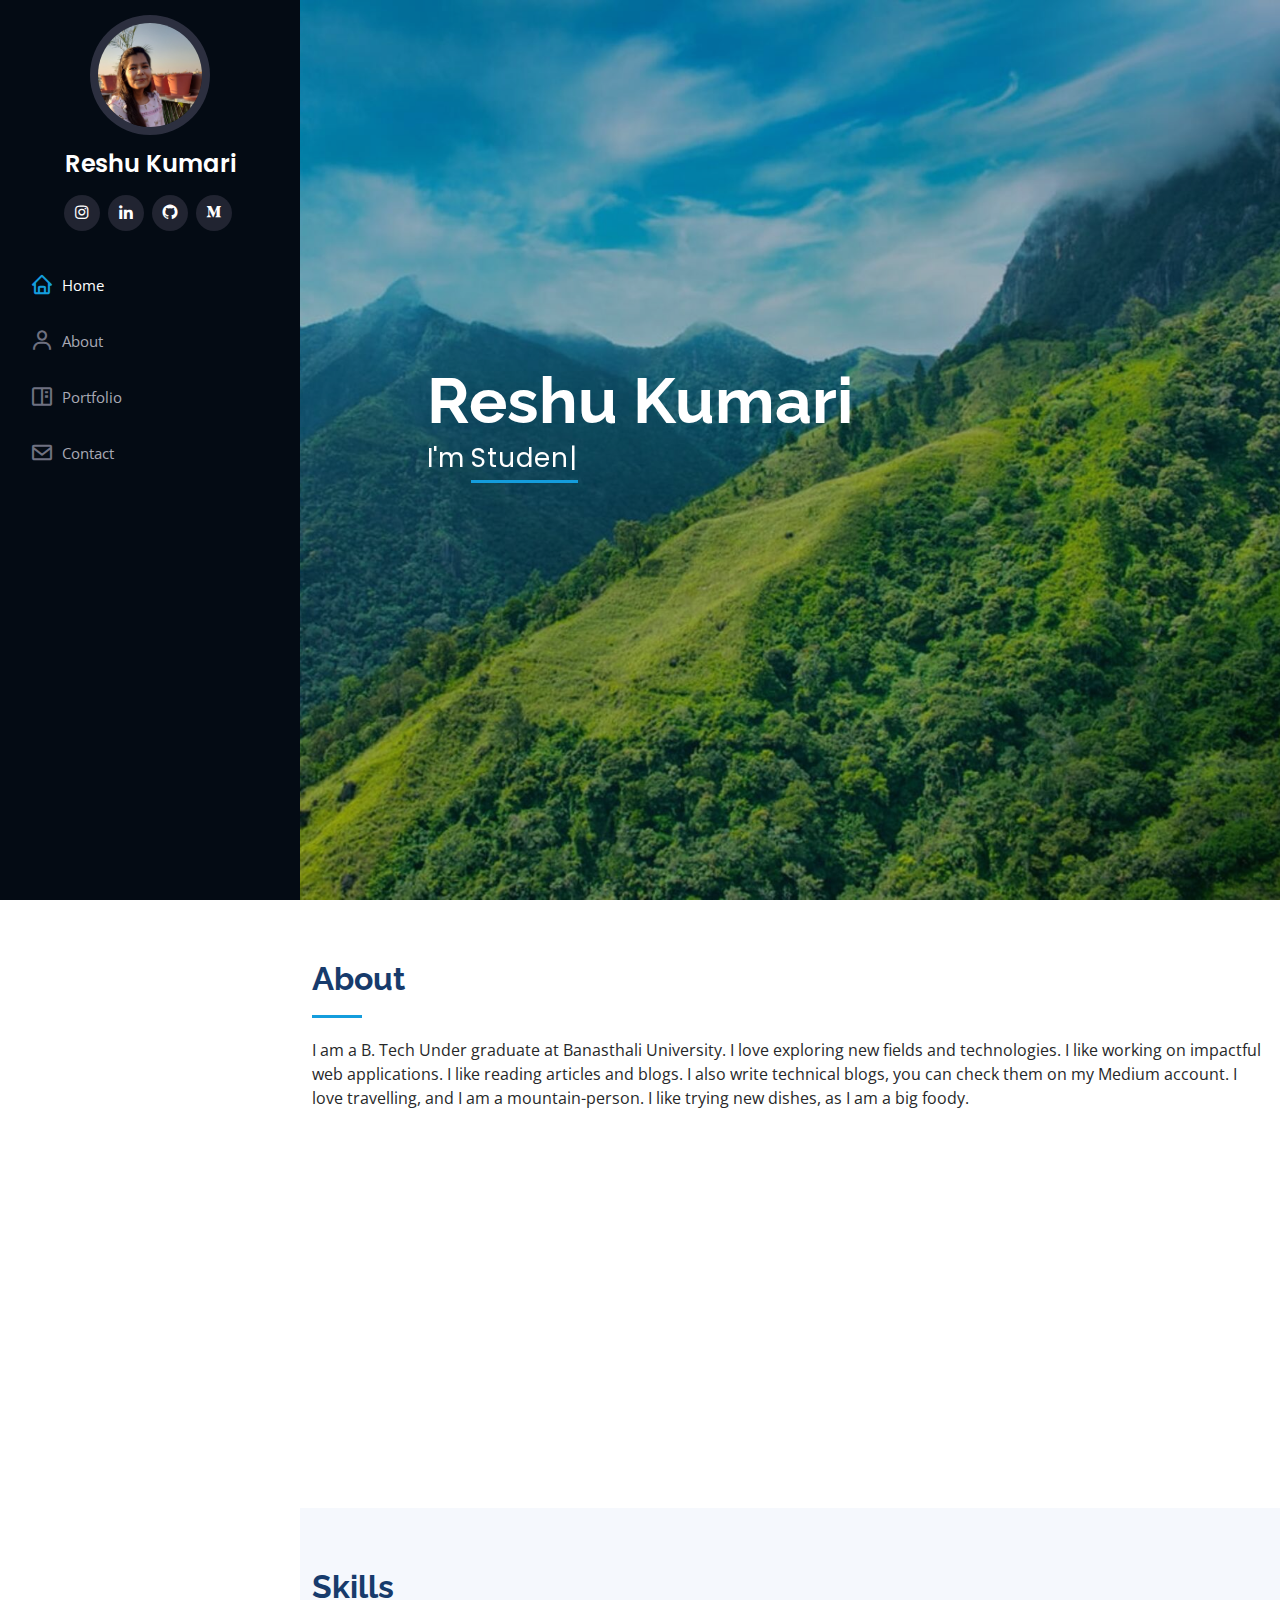
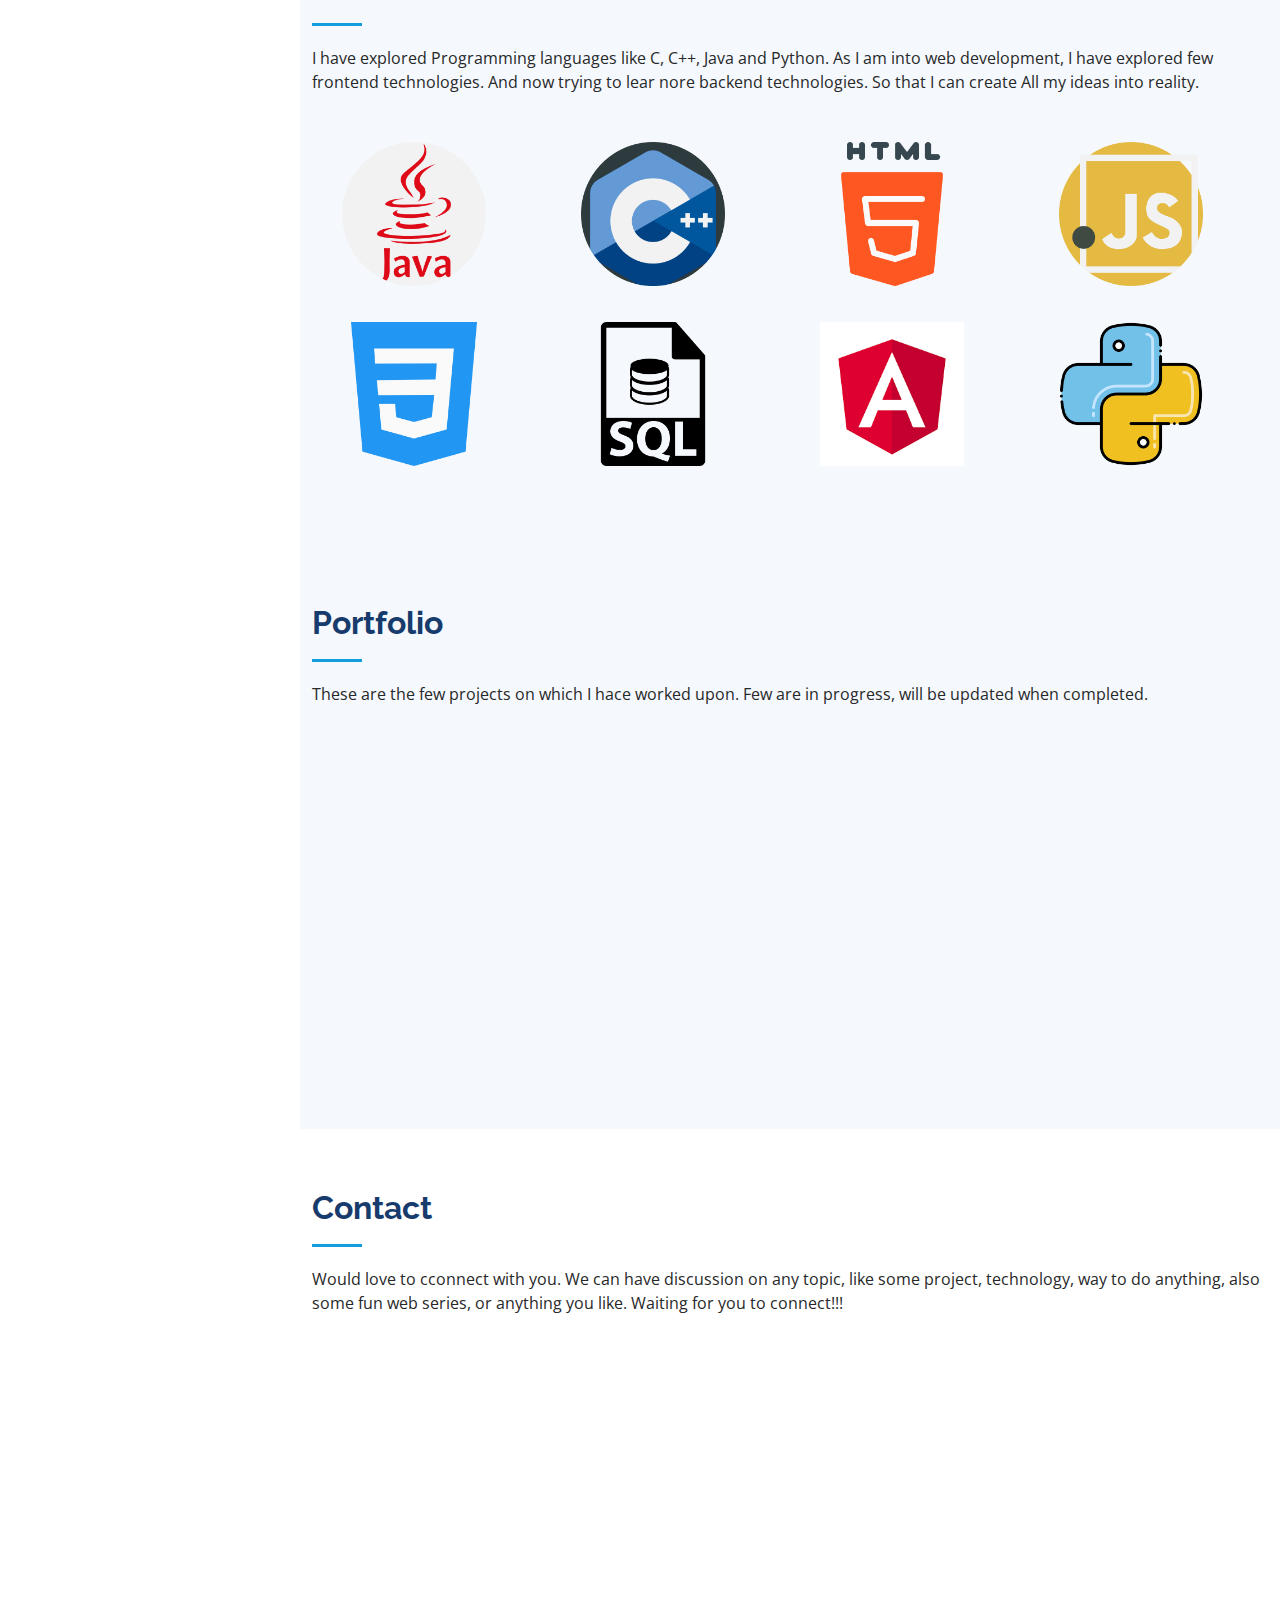
==== index.html @ 0b2e151e "first commit" ====
<!DOCTYPE html>
<html lang="en">

<head>
  <meta charset="utf-8">
  <meta content="width=device-width, initial-scale=1.0" name="viewport">

  <title>Reshu Kumari</title>
  <meta content="" name="description">
  <meta content="" name="keywords">

  <!-- Favicons -->
  <link href="assets/img/r-icon.png" rel="icon">
  <link href="assets/img/r-icon.png" rel="apple-touch-icon">

  <!-- Google Fonts -->
  <link href="https://fonts.googleapis.com/css?family=Open+Sans:300,300i,400,400i,600,600i,700,700i|Raleway:300,300i,400,400i,500,500i,600,600i,700,700i|Poppins:300,300i,400,400i,500,500i,600,600i,700,700i" rel="stylesheet">

  <!-- Vendor CSS Files -->
  <link href="assets/vendor/aos/aos.css" rel="stylesheet">
  <link href="assets/vendor/bootstrap/css/bootstrap.min.css" rel="stylesheet">
  <link href="assets/vendor/bootstrap-icons/bootstrap-icons.css" rel="stylesheet">
  <link href="assets/vendor/boxicons/css/boxicons.min.css" rel="stylesheet">
  <link href="assets/vendor/glightbox/css/glightbox.min.css" rel="stylesheet">
  <link href="assets/vendor/swiper/swiper-bundle.min.css" rel="stylesheet">

  <!-- Template Main CSS File -->
  <link href="assets/css/style.css" rel="stylesheet">

  <!-- =======================================================
  * Template Name: iPortfolio - v3.3.0
  * Template URL: https://bootstrapmade.com/iportfolio-bootstrap-portfolio-websites-template/
  * Author: BootstrapMade.com
  * License: https://bootstrapmade.com/license/
  ======================================================== -->
</head>

<body>

  <!-- ======= Mobile nav toggle button ======= -->
  <i class="bi bi-list mobile-nav-toggle d-xl-none"></i>

  <!-- ======= Header ======= -->
  <header id="header">
    <div class="d-flex flex-column">

      <div class="profile">
        <img src="assets/img/reshu1.jpg" alt="" class="img-fluid rounded-circle">
        <h1 class="text-light"><a href="index.html">Reshu Kumari</a></h1>
        <div class="social-links mt-3 text-center">
          <!--<a href="#" class="twitter"><i class="bx bxl-twitter"></i></a>
          <a href="#" class="facebook"><i class="bx bxl-facebook"></i></a>-->
          <a href="https://www.instagram.com/reshu_kumari__/" class="instagram"><i class="bx bxl-instagram"></i></a>
          <!--<a href="#" class="google-plus"><i class="bx bxl-skype"></i></a>-->
          <a href="https://www.linkedin.com/in/reshu-kumari-7bb8ab176/" class="linkedin"><i class="bx bxl-linkedin"></i></a>
          <a href="https://github.com/ReshuKumari" class="github"><i class="bx bxl-github"></i></a>
          <a href="https://reshukumari120.medium.com/" class="Medium"><i class="bx bxl-medium"></i></a>
        </div>
      </div>

      <nav id="navbar" class="nav-menu navbar">
        <ul>
          <li><a href="#hero" class="nav-link scrollto active"><i class="bx bx-home"></i> <span>Home</span></a></li>
          <li><a href="#about" class="nav-link scrollto"><i class="bx bx-user"></i> <span>About</span></a></li>
          <!--<li><a href="#resume" class="nav-link scrollto"><i class="bx bx-file-blank"></i> <span>Resume</span></a></li>-->
          <li><a href="#portfolio" class="nav-link scrollto"><i class="bx bx-book-content"></i> <span>Portfolio</span></a></li>
          <!--<li><a href="#services" class="nav-link scrollto"><i class="bx bx-server"></i> <span>Services</span></a></li>-->
          <li><a href="#contact" class="nav-link scrollto"><i class="bx bx-envelope"></i> <span>Contact</span></a></li>
        </ul>
      </nav><!-- .nav-menu -->
    </div>
  </header><!-- End Header -->

  <!-- ======= Hero Section ======= -->
  <section id="hero" class="d-flex flex-column justify-content-center align-items-center">
    <div class="hero-container" data-aos="fade-in">
      <h1>Reshu Kumari</h1>
      <p>I'm <span class="typed" data-typed-items="Student, Web Developer"></span></p>
    </div>
  </section><!-- End Hero -->

  <main id="main">

    <!-- ======= About Section ======= -->
    <section id="about" class="about">
      <div class="container">

        <div class="section-title">
          <h2>About</h2>
          <p>I am a B. Tech Under graduate at Banasthali University. I love exploring new fields and 
            technologies. I like working on impactful web applications. I like reading articles and blogs.
            I also write technical blogs, you can check them on my Medium account. I love travelling, and 
            I am a mountain-person. I like trying new dishes, as I am a big foody.
          </p>
        </div>

        <div class="row">
          <div class="col-lg-4" data-aos="fade-right">
            <img src="assets/img/reshu2.jpg" class="img-fluid" alt="">
          </div>
          <div class="col-lg-8 pt-4 pt-lg-0 content" data-aos="fade-left">
            <h3>Student &amp; Web Developer.</h3>
            <p class="fst-italic">
              I am an aspiring software Developer. In my way to build great things to help people.
            </p>
            <div class="row">
              <div class="col-lg-6">
                <ul>
                  <!--<li><i class="bi bi-chevron-right"></i> <strong>Birthday:</strong> <span>1 May 1995</span></li>-->
                  <li><i class="bi bi-chevron-right"></i> <strong>Website:</strong> <span>www.example.com</span></li>
                  <li><i class="bi bi-chevron-right"></i> <strong>City:</strong> <span>Bhilwara, Rajasthan</span></li>
                  <li><i class="bi bi-chevron-right"></i> <strong>Country:</strong> <span>India</span></li>
                </ul>
              </div>
              <div class="col-lg-6">
                <ul>
                  <li><i class="bi bi-chevron-right"></i> <strong>Degree:</strong> <span>B. Tech</span></li>
                  <li><i class="bi bi-chevron-right"></i> <strong>branch:</strong> <span>Computer Science</span></li>
                  <li><i class="bi bi-chevron-right"></i> <strong>Emailon:</strong> <span>reshukumari786@gmail.com</span></li>
                  <!--<li><i class="bi bi-chevron-right"></i> <strong>Freelance:</strong> <span>Available</span></li>-->
                </ul>
              </div>
            </div>
            <p>
              I am currently in my third year of B. Tech. And I like contributting to open source. I also like solving 
              data structure and algorithm questions. I feel computer science fundamentals are really interesting. My interest 
              lies in web development side. I like working on different impactful features. 
            </p>
          </div>
        </div>

      </div>
    </section><!-- End About Section -->

    <!-- ======= Facts Section ======= -->
    <!--<section id="facts" class="facts">
      <div class="container">

        <div class="section-title">
          <h2>Facts</h2>
          <p>Magnam dolores commodi suscipit. Necessitatibus eius consequatur ex aliquid fuga eum quidem. Sit sint consectetur velit. Quisquam quos quisquam cupiditate. Et nemo qui impedit suscipit alias ea. Quia fugiat sit in iste officiis commodi quidem hic quas.</p>
        </div>

        <div class="row no-gutters">

          <div class="col-lg-3 col-md-6 d-md-flex align-items-md-stretch" data-aos="fade-up">
            <div class="count-box">
              <i class="bi bi-emoji-smile"></i>
              <span data-purecounter-start="0" data-purecounter-end="232" data-purecounter-duration="1" class="purecounter"></span>
              <p><strong>Happy Clients</strong> consequuntur quae</p>
            </div>
          </div>

          <div class="col-lg-3 col-md-6 d-md-flex align-items-md-stretch" data-aos="fade-up" data-aos-delay="100">
            <div class="count-box">
              <i class="bi bi-journal-richtext"></i>
              <span data-purecounter-start="0" data-purecounter-end="521" data-purecounter-duration="1" class="purecounter"></span>
              <p><strong>Projects</strong> adipisci atque cum quia aut</p>
            </div>
          </div>

          <div class="col-lg-3 col-md-6 d-md-flex align-items-md-stretch" data-aos="fade-up" data-aos-delay="200">
            <div class="count-box">
              <i class="bi bi-headset"></i>
              <span data-purecounter-start="0" data-purecounter-end="1453" data-purecounter-duration="1" class="purecounter"></span>
              <p><strong>Hours Of Support</strong> aut commodi quaerat</p>
            </div>
          </div>

          <div class="col-lg-3 col-md-6 d-md-flex align-items-md-stretch" data-aos="fade-up" data-aos-delay="300">
            <div class="count-box">
              <i class="bi bi-people"></i>
              <span data-purecounter-start="0" data-purecounter-end="32" data-purecounter-duration="1" class="purecounter"></span>
              <p><strong>Hard Workers</strong> rerum asperiores dolor</p>
            </div>
          </div>

        </div>

      </div>
    </section>--><!-- End Facts Section -->

    <!-- ======= Skills Section ======= -->
    <section id="skills" class="skills section-bg">
      <div class="container">

        <div class="section-title">
          <h2>Skills</h2>
          <p>I have explored Programming languages like C, C++, Java and Python. As I am into web development,
             I have explored few frontend technologies. And now trying to lear nore backend technologies. So that I can create All
              my ideas into reality.
          </p>
        </div>

        <!--<div class="row skills-content">

          <!--<div class="col-lg-6" data-aos="fade-up">

            <div class="progress">
              <span class="skill">HTML <i class="val">100%</i></span>
              <div class="progress-bar-wrap">
                <div class="progress-bar" role="progressbar" aria-valuenow="100" aria-valuemin="0" aria-valuemax="100"></div>
              </div>
            </div>

            <div class="progress">
              <span class="skill">CSS <i class="val">90%</i></span>
              <div class="progress-bar-wrap">
                <div class="progress-bar" role="progressbar" aria-valuenow="90" aria-valuemin="0" aria-valuemax="100"></div>
              </div>
            </div>

            <div class="progress">
              <span class="skill">JavaScript <i class="val">75%</i></span>
              <div class="progress-bar-wrap">
                <div class="progress-bar" role="progressbar" aria-valuenow="75" aria-valuemin="0" aria-valuemax="100"></div>
              </div>
            </div>

          </div>-->

          <!--<div class="col-lg-6" data-aos="fade-up" data-aos-delay="100">

            <div class="progress">
              <span class="skill">c++ <i class="val">80%</i></span>
              <div class="progress-bar-wrap">
                <div class="progress-bar" role="progressbar" aria-valuenow="80" aria-valuemin="0" aria-valuemax="100"></div>
              </div>
            </div>

            <div class="progress">
              <span class="skill">Java <i class="val">90%</i></span>
              <div class="progress-bar-wrap">
                <div class="progress-bar" role="progressbar" aria-valuenow="90" aria-valuemin="0" aria-valuemax="100"></div>
              </div>
            </div>

            <div class="progress">
              <span class="skill">Python <i class="val">55%</i></span>
              <div class="progress-bar-wrap">
                <div class="progress-bar" role="progressbar" aria-valuenow="55" aria-valuemin="0" aria-valuemax="100"></div>
              </div>
            </div>

          </div>-->
          <div class="container">
            <div class="row">
              <div class="col-md">
                <img src="assets/img/java.png" class="skill-icon" alt="">
              </div>
              <div class="col-md">
                <img src="assets/img/c.png" class="skill-icon" alt="">
              </div>
              <div class="col-md">
                <img src="assets/img/html-5.png" class="skill-icon" alt="">
              </div>
              <div class="col-md">
                <img src="assets/img/javascript.png" class="skill-icon" alt="">
              </div>
            </div>

            <div class="row">
              <div class="col-md">
                <img src="assets/img/css-3.png" class="skill-icon" alt="">
              </div>
              <div class="col-md">
                <img src="assets/img/sql-file-format-symbol.png" class="skill-icon" alt="">
              </div>
              <div class="col-md">
                <img src="assets/img/ang.jpg" class="skill-icon" alt="">
              </div>
              <div class="col-md">
                <img src="assets/img/python.png" class="skill-icon" alt="">
              </div>
            </div>
          </div>
      </div>
    </section><!-- End Skills Section -->

    <!-- ======= Resume Section ======= -->
    <!--<section id="resume" class="resume">
      <div class="container">

        <div class="section-title">
          <h2>Resume</h2>
          <p>Magnam dolores commodi suscipit. Necessitatibus eius consequatur ex aliquid fuga eum quidem. Sit sint consectetur velit. Quisquam quos quisquam cupiditate. Et nemo qui impedit suscipit alias ea. Quia fugiat sit in iste officiis commodi quidem hic quas.</p>
        </div>

        <div class="row">
          <div class="col-lg-6" data-aos="fade-up">
            <h3 class="resume-title">Sumary</h3>
            <div class="resume-item pb-0">
              <h4>Alex Smith</h4>
              <p><em>Innovative and deadline-driven Graphic Designer with 3+ years of experience designing and developing user-centered digital/print marketing material from initial concept to final, polished deliverable.</em></p>
              <ul>
                <li>Portland par 127,Orlando, FL</li>
                <li>(123) 456-7891</li>
                <li>alice.barkley@example.com</li>
              </ul>
            </div>

            <h3 class="resume-title">Education</h3>
            <div class="resume-item">
              <h4>B tech &amp; Computer Science</h4>
              <h5>2019 - 2023</h5>
              <p><em>Rochester Institute of Technology, Rochester, NY</em></p>
              <p>Qui deserunt veniam. Et sed aliquam labore tempore sed quisquam iusto autem sit. Ea vero voluptatum qui ut dignissimos deleniti nerada porti sand markend</p>
            </div>
            <div class="resume-item">
              <h4>Bachelor of Fine Arts &amp; Graphic Design</h4>
              <h5>2010 - 2014</h5>
              <p><em>Rochester Institute of Technology, Rochester, NY</em></p>
              <p>Quia nobis sequi est occaecati aut. Repudiandae et iusto quae reiciendis et quis Eius vel ratione eius unde vitae rerum voluptates asperiores voluptatem Earum molestiae consequatur neque etlon sader mart dila</p>
            </div>
          </div>
          <div class="col-lg-6" data-aos="fade-up" data-aos-delay="100">
            <h3 class="resume-title">Professional Experience</h3>
            <div class="resume-item">
              <h4>Senior graphic design specialist</h4>
              <h5>2019 - Present</h5>
              <p><em>Experion, New York, NY </em></p>
              <ul>
                <li>Lead in the design, development, and implementation of the graphic, layout, and production communication materials</li>
                <li>Delegate tasks to the 7 members of the design team and provide counsel on all aspects of the project. </li>
                <li>Supervise the assessment of all graphic materials in order to ensure quality and accuracy of the design</li>
                <li>Oversee the efficient use of production project budgets ranging from $2,000 - $25,000</li>
              </ul>
            </div>
            <div class="resume-item">
              <h4>Graphic design specialist</h4>
              <h5>2017 - 2018</h5>
              <p><em>Stepping Stone Advertising, New York, NY</em></p>
              <ul>
                <li>Developed numerous marketing programs (logos, brochures,infographics, presentations, and advertisements).</li>
                <li>Managed up to 5 projects or tasks at a given time while under pressure</li>
                <li>Recommended and consulted with clients on the most appropriate graphic design</li>
                <li>Created 4+ design presentations and proposals a month for clients and account managers</li>
              </ul>
            </div>
          </div>
        </div>

      </div>
    </section>--><!-- End Resume Section -->

    <!-- ======= Portfolio Section ======= -->
    <section id="portfolio" class="portfolio section-bg">
      <div class="container">

        <div class="section-title">
          <h2>Portfolio</h2>
          <p>These are the few projects on which I hace worked upon. Few are in progress, will be updated when completed.</p>
        </div>

        <!--<div class="row" data-aos="fade-up">
          <div class="col-lg-12 d-flex justify-content-center">
            <ul id="portfolio-flters">
              <li data-filter="*" class="filter-active">All</li>
              <li data-filter=".filter-app">App</li>
              <li data-filter=".filter-card">Card</li>
              <li data-filter=".filter-web">Web</li>
            </ul>
          </div>
        </div>-->

        <div class="row portfolio-container" data-aos="fade-up" data-aos-delay="100">

          <div class="col-lg-4 col-md-6 portfolio-item filter-app">
            <div class="portfolio-wrap">
              <img src="assets/img/portfolio/flux-weather-app-icon.jpg" class="img-fluid" alt="">
              <div class="portfolio-links">
                <!--<a href="assets/img/portfolio/flux-weather-app-icon.jpg" data-gallery="portfolioGallery" class="portfolio-lightbox" title="App 1"><i class="bx bx-plus"></i></a>-->
                <a href="https://github.com/ReshuKumari/weather-app" title="More Details"><i class="bx bx-link"></i></a>
              </div>
            </div>
          </div>

          <div class="col-lg-4 col-md-6 portfolio-item filter-web">
            <div class="portfolio-wrap">
              <img src="assets/img/portfolio/images.png" class="img-fluid" alt="">
              <div class="portfolio-links">
                <!--<a href="assets/img/portfolio/images.png" data-gallery="portfolioGallery" class="portfolio-lightbox" title="Web 3"><i class="bx bx-plus"></i></a>-->
                <a href="https://github.com/ReshuKumari/student-form" title="More Details"><i class="bx bx-link"></i></a>
              </div>
            </div>
          </div>

          <!--<div class="col-lg-4 col-md-6 portfolio-item filter-app">
            <div class="portfolio-wrap">
              <img src="assets/img/portfolio/portfolio-3.jpg" class="img-fluid" alt="">
              <div class="portfolio-links">
                <a href="assets/img/portfolio/portfolio-3.jpg" data-gallery="portfolioGallery" class="portfolio-lightbox" title="App 2"><i class="bx bx-plus"></i></a>
                <a href="portfolio-details.html" title="More Details"><i class="bx bx-link"></i></a>
              </div>
            </div>
          </div>

          <div class="col-lg-4 col-md-6 portfolio-item filter-card">
            <div class="portfolio-wrap">
              <img src="assets/img/portfolio/portfolio-4.jpg" class="img-fluid" alt="">
              <div class="portfolio-links">
                <a href="assets/img/portfolio/portfolio-4.jpg" data-gallery="portfolioGallery" class="portfolio-lightbox" title="Card 2"><i class="bx bx-plus"></i></a>
                <a href="portfolio-details.html" title="More Details"><i class="bx bx-link"></i></a>
              </div>
            </div>
          </div>

          <div class="col-lg-4 col-md-6 portfolio-item filter-web">
            <div class="portfolio-wrap">
              <img src="assets/img/portfolio/portfolio-5.jpg" class="img-fluid" alt="">
              <div class="portfolio-links">
                <a href="assets/img/portfolio/portfolio-5.jpg" data-gallery="portfolioGallery" class="portfolio-lightbox" title="Web 2"><i class="bx bx-plus"></i></a>
                <a href="portfolio-details.html" title="More Details"><i class="bx bx-link"></i></a>
              </div>
            </div>
          </div>

          <div class="col-lg-4 col-md-6 portfolio-item filter-app">
            <div class="portfolio-wrap">
              <img src="assets/img/portfolio/portfolio-6.jpg" class="img-fluid" alt="">
              <div class="portfolio-links">
                <a href="assets/img/portfolio/portfolio-6.jpg" data-gallery="portfolioGallery" class="portfolio-lightbox" title="App 3"><i class="bx bx-plus"></i></a>
                <a href="portfolio-details.html" title="More Details"><i class="bx bx-link"></i></a>
              </div>
            </div>
          </div>

          <div class="col-lg-4 col-md-6 portfolio-item filter-card">
            <div class="portfolio-wrap">
              <img src="assets/img/portfolio/portfolio-7.jpg" class="img-fluid" alt="">
              <div class="portfolio-links">
                <a href="assets/img/portfolio/portfolio-7.jpg" data-gallery="portfolioGallery" class="portfolio-lightbox" title="Card 1"><i class="bx bx-plus"></i></a>
                <a href="portfolio-details.html" title="More Details"><i class="bx bx-link"></i></a>
              </div>
            </div>
          </div>

          <div class="col-lg-4 col-md-6 portfolio-item filter-card">
            <div class="portfolio-wrap">
              <img src="assets/img/portfolio/portfolio-8.jpg" class="img-fluid" alt="">
              <div class="portfolio-links">
                <a href="assets/img/portfolio/portfolio-8.jpg" data-gallery="portfolioGallery" class="portfolio-lightbox" title="Card 3"><i class="bx bx-plus"></i></a>
                <a href="portfolio-details.html" title="More Details"><i class="bx bx-link"></i></a>
              </div>
            </div>
          </div>

          <div class="col-lg-4 col-md-6 portfolio-item filter-web">
            <div class="portfolio-wrap">
              <img src="assets/img/portfolio/portfolio-9.jpg" class="img-fluid" alt="">
              <div class="portfolio-links">
                <a href="assets/img/portfolio/portfolio-9.jpg" data-gallery="portfolioGallery" class="portfolio-lightbox" title="Web 3"><i class="bx bx-plus"></i></a>
                <a href="portfolio-details.html" title="More Details"><i class="bx bx-link"></i></a>
              </div>
            </div>
          </div>-->

        </div>

      </div>
    </section><!-- End Portfolio Section -->

    <!-- ======= Services Section ======= -->
    <!--<section id="services" class="services">
      <div class="container">

        <div class="section-title">
          <h2>Services</h2>
          <p>Magnam dolores commodi suscipit. Necessitatibus eius consequatur ex aliquid fuga eum quidem. Sit sint consectetur velit. Quisquam quos quisquam cupiditate. Et nemo qui impedit suscipit alias ea. Quia fugiat sit in iste officiis commodi quidem hic quas.</p>
        </div>

        <div class="row">
          <div class="col-lg-4 col-md-6 icon-box" data-aos="fade-up">
            <div class="icon"><i class="bi bi-briefcase"></i></div>
            <h4 class="title"><a href="">Lorem Ipsum</a></h4>
            <p class="description">Voluptatum deleniti atque corrupti quos dolores et quas molestias excepturi sint occaecati cupiditate non provident</p>
          </div>
          <div class="col-lg-4 col-md-6 icon-box" data-aos="fade-up" data-aos-delay="100">
            <div class="icon"><i class="bi bi-card-checklist"></i></div>
            <h4 class="title"><a href="">Dolor Sitema</a></h4>
            <p class="description">Minim veniam, quis nostrud exercitation ullamco laboris nisi ut aliquip ex ea commodo consequat tarad limino ata</p>
          </div>
          <div class="col-lg-4 col-md-6 icon-box" data-aos="fade-up" data-aos-delay="200">
            <div class="icon"><i class="bi bi-bar-chart"></i></div>
            <h4 class="title"><a href="">Sed ut perspiciatis</a></h4>
            <p class="description">Duis aute irure dolor in reprehenderit in voluptate velit esse cillum dolore eu fugiat nulla pariatur</p>
          </div>
          <div class="col-lg-4 col-md-6 icon-box" data-aos="fade-up" data-aos-delay="300">
            <div class="icon"><i class="bi bi-binoculars"></i></div>
            <h4 class="title"><a href="">Magni Dolores</a></h4>
            <p class="description">Excepteur sint occaecat cupidatat non proident, sunt in culpa qui officia deserunt mollit anim id est laborum</p>
          </div>
          <div class="col-lg-4 col-md-6 icon-box" data-aos="fade-up" data-aos-delay="400">
            <div class="icon"><i class="bi bi-brightness-high"></i></div>
            <h4 class="title"><a href="">Nemo Enim</a></h4>
            <p class="description">At vero eos et accusamus et iusto odio dignissimos ducimus qui blanditiis praesentium voluptatum deleniti atque</p>
          </div>
          <div class="col-lg-4 col-md-6 icon-box" data-aos="fade-up" data-aos-delay="500">
            <div class="icon"><i class="bi bi-calendar4-week"></i></div>
            <h4 class="title"><a href="">Eiusmod Tempor</a></h4>
            <p class="description">Et harum quidem rerum facilis est et expedita distinctio. Nam libero tempore, cum soluta nobis est eligendi</p>
          </div>
        </div>

      </div>
    </section>--><!-- End Services Section -->

    <!-- ======= Testimonials Section ======= -->
    <!--<section id="testimonials" class="testimonials section-bg">
      <div class="container">

        <div class="section-title">
          <h2>Testimonials</h2>
          <p>Magnam dolores commodi suscipit. Necessitatibus eius consequatur ex aliquid fuga eum quidem. Sit sint consectetur velit. Quisquam quos quisquam cupiditate. Et nemo qui impedit suscipit alias ea. Quia fugiat sit in iste officiis commodi quidem hic quas.</p>
        </div>

        <div class="testimonials-slider swiper-container" data-aos="fade-up" data-aos-delay="100">
          <div class="swiper-wrapper">

            <div class="swiper-slide">
              <div class="testimonial-item" data-aos="fade-up">
                <p>
                  <i class="bx bxs-quote-alt-left quote-icon-left"></i>
                  Proin iaculis purus consequat sem cure digni ssim donec porttitora entum suscipit rhoncus. Accusantium quam, ultricies eget id, aliquam eget nibh et. Maecen aliquam, risus at semper.
                  <i class="bx bxs-quote-alt-right quote-icon-right"></i>
                </p>
                <img src="assets/img/testimonials/testimonials-1.jpg" class="testimonial-img" alt="">
                <h3>Saul Goodman</h3>
                <h4>Ceo &amp; Founder</h4>
              </div>
            </div>
            <!-- End testimonial item --

            <div class="swiper-slide">
              <div class="testimonial-item" data-aos="fade-up" data-aos-delay="100">
                <p>
                  <i class="bx bxs-quote-alt-left quote-icon-left"></i>
                  Export tempor illum tamen malis malis eram quae irure esse labore quem cillum quid cillum eram malis quorum velit fore eram velit sunt aliqua noster fugiat irure amet legam anim culpa.
                  <i class="bx bxs-quote-alt-right quote-icon-right"></i>
                </p>
                <img src="assets/img/testimonials/testimonials-2.jpg" class="testimonial-img" alt="">
                <h3>Sara Wilsson</h3>
                <h4>Designer</h4>
              </div>
            </div>
            <!-- End testimonial item --

            <div class="swiper-slide">
              <div class="testimonial-item" data-aos="fade-up" data-aos-delay="200">
                <p>
                  <i class="bx bxs-quote-alt-left quote-icon-left"></i>
                  Enim nisi quem export duis labore cillum quae magna enim sint quorum nulla quem veniam duis minim tempor labore quem eram duis noster aute amet eram fore quis sint minim.
                  <i class="bx bxs-quote-alt-right quote-icon-right"></i>
                </p>
                <img src="assets/img/testimonials/testimonials-3.jpg" class="testimonial-img" alt="">
                <h3>Jena Karlis</h3>
                <h4>Store Owner</h4>
              </div>
            </div>
            <!-- End testimonial item --

            <div class="swiper-slide">
              <div class="testimonial-item" data-aos="fade-up" data-aos-delay="300">
                <p>
                  <i class="bx bxs-quote-alt-left quote-icon-left"></i>
                  Fugiat enim eram quae cillum dolore dolor amet nulla culpa multos export minim fugiat minim velit minim dolor enim duis veniam ipsum anim magna sunt elit fore quem dolore labore illum veniam.
                  <i class="bx bxs-quote-alt-right quote-icon-right"></i>
                </p>
                <img src="assets/img/testimonials/testimonials-4.jpg" class="testimonial-img" alt="">
                <h3>Matt Brandon</h3>
                <h4>Freelancer</h4>
              </div>
            </div>
            <!-- End testimonial item --

            <div class="swiper-slide">
              <div class="testimonial-item" data-aos="fade-up" data-aos-delay="400">
                <p>
                  <i class="bx bxs-quote-alt-left quote-icon-left"></i>
                  Quis quorum aliqua sint quem legam fore sunt eram irure aliqua veniam tempor noster veniam enim culpa labore duis sunt culpa nulla illum cillum fugiat legam esse veniam culpa fore nisi cillum quid.
                  <i class="bx bxs-quote-alt-right quote-icon-right"></i>
                </p>
                <img src="assets/img/testimonials/testimonials-5.jpg" class="testimonial-img" alt="">
                <h3>John Larson</h3>
                <h4>Entrepreneur</h4>
              </div>
            </div>
            <!-- End testimonial item --

          </div>
          <div class="swiper-pagination"></div>
        </div>

      </div>
    </section>-->
    <!-- End Testimonials Section -->

    <!-- ======= Contact Section ======= -->
    <section id="contact" class="contact">
      <div class="container">

        <div class="section-title">
          <h2>Contact</h2>
          <p>Would love to cconnect with you. We can have discussion on any topic, like some project, technology, way to do anything,
            also some fun web series, or anything you like. Waiting for you to connect!!!
          </p>
        </div>

        <div class="row" data-aos="fade-in">

          <div class="col-lg-5 d-flex align-items-stretch">
            <div class="info">
              <div class="address">
                <i class="bi bi-geo-alt"></i>
                <h4>Location:</h4>
                <p>Bhilwara, Rajasthan, India</p>
              </div>

              <div class="email">
                <i class="bi bi-envelope"></i>
                <h4>Email:</h4>
                <p>reshukumari786@gmail.com</p>
              </div>

              <!--<div class="phone">
                <i class="bi bi-phone"></i>
                <h4>Call:</h4>
                <p>+1 5589 55488 55s</p>
              </div>-->

              <iframe src="https://www.google.com/maps/embed?pb=!1m18!1m12!1m3!1d80122.21614971105!2d74.55511646138007!3d25.36306664805711!2m3!1f0!2f0!3f0!3m2!1i1024!2i768!4f13.1!3m3!1m2!1s0x3968c2368c070a55%3A0xc92f70a42dcb5294!2sBhilwara%2C%20Rajasthan!5e0!3m2!1sen!2sin!4v1629398779107!5m2!1sen!2sin" frameborder="0" style="border:0; width: 100%; height: 290px;" allowfullscreen></iframe>
            </div>

          </div>

          <!--<div class="col-lg-7 mt-5 mt-lg-0 d-flex align-items-stretch">
            <div class="social-links mt-3 text-center">
              <a href="https://www.instagram.com/reshu_kumari__/" class="instagram">
                <img src="assets/img/instagram.png" alt="" class="social-link-icon">
              </a>
              <a href="https://www.linkedin.com/in/reshu-kumari-7bb8ab176/" class="linkedin">
                <img src="assets/img/linkedin.png" alt="" class="social-link-icon">
              </a>
              <a href="https://github.com/ReshuKumari" class="github">
                <img src="assets/img/github.png" alt="" class="social-link-icon">
              </a>
              <a href="https://reshukumari120.medium.com/" class="Medium">
                <img src="assets/img/medium.png" alt="" class="social-link-icon">
                </i></a>
            </div>
          </div>-->


          <!--<div class="col-lg-7 mt-5 mt-lg-0 d-flex align-items-stretch">
            <form action="forms/contact.php" method="post" role="form" class="php-email-form">
              <div class="row">
                <div class="form-group col-md-6">
                  <label for="name">Your Name</label>
                  <input type="text" name="name" class="form-control" id="name" required>
                </div>
                <div class="form-group col-md-6">
                  <label for="name">Your Email</label>
                  <input type="email" class="form-control" name="email" id="email" required>
                </div>
              </div>
              <div class="form-group">
                <label for="name">Subject</label>
                <input type="text" class="form-control" name="subject" id="subject" required>
              </div>
              <div class="form-group">
                <label for="name">Message</label>
                <textarea class="form-control" name="message" rows="10" required></textarea>
              </div>
              <div class="my-3">
                <div class="loading">Loading</div>
                <div class="error-message"></div>
                <div class="sent-message">Your message has been sent. Thank you!</div>
              </div>
              <div class="text-center"><button type="submit">Send Message</button></div>
            </form>
          </div>-->

        </div>

      </div>
    </section><!-- End Contact Section -->

  </main><!-- End #main -->

  <!-- ======= Footer ======= -->
  <!--<footer id="footer">
    <div class="container">
      <div class="copyright">
        &copy; Copyright <strong><span>iPortfolio</span></strong>
      </div>
      <div class="credits">
        <!-- All the links in the footer should remain intact. -->
        <!-- You can delete the links only if you purchased the pro version. -->
        <!-- Licensing information: https://bootstrapmade.com/license/ -->
        <!-- Purchase the pro version with working PHP/AJAX contact form: https://bootstrapmade.com/iportfolio-bootstrap-portfolio-websites-template/ --
        Designed by <a href="https://bootstrapmade.com/">BootstrapMade</a>
      </div>
    </div>
  </footer>-->
  <!-- End  Footer -->

  <a href="#" class="back-to-top d-flex align-items-center justify-content-center"><i class="bi bi-arrow-up-short"></i></a>

  <!-- Vendor JS Files -->
  <script src="assets/vendor/aos/aos.js"></script>
  <script src="assets/vendor/bootstrap/js/bootstrap.bundle.min.js"></script>
  <script src="assets/vendor/glightbox/js/glightbox.min.js"></script>
  <script src="assets/vendor/isotope-layout/isotope.pkgd.min.js"></script>
  <script src="assets/vendor/php-email-form/validate.js"></script>
  <script src="assets/vendor/purecounter/purecounter.js"></script>
  <script src="assets/vendor/swiper/swiper-bundle.min.js"></script>
  <script src="assets/vendor/typed.js/typed.min.js"></script>
  <script src="assets/vendor/waypoints/noframework.waypoints.js"></script>

  <!-- Template Main JS File -->
  <script src="assets/js/main.js"></script>

</body>

</html>
---- assets/css/style.css ----
/**
* Template Name: iPortfolio - v3.3.0
* Template URL: https://bootstrapmade.com/iportfolio-bootstrap-portfolio-websites-template/
* Author: BootstrapMade.com
* License: https://bootstrapmade.com/license/
*/

/*--------------------------------------------------------------
# General
--------------------------------------------------------------*/
body {
  font-family: "Open Sans", sans-serif;
  color: #272829;
}

a {
  color: #149ddd;
  text-decoration: none;
}

a:hover {
  color: #37b3ed;
  text-decoration: none;
}

h1, h2, h3, h4, h5, h6 {
  font-family: "Raleway", sans-serif;
}

/*--------------------------------------------------------------
# Back to top button
--------------------------------------------------------------*/
.back-to-top {
  position: fixed;
  visibility: hidden;
  opacity: 0;
  right: 15px;
  bottom: 15px;
  z-index: 996;
  background: #149ddd;
  width: 40px;
  height: 40px;
  border-radius: 50px;
  transition: all 0.4s;
}

.back-to-top i {
  font-size: 28px;
  color: #fff;
  line-height: 0;
}

.back-to-top:hover {
  background: #2eafec;
  color: #fff;
}

.back-to-top.active {
  visibility: visible;
  opacity: 1;
}

/*--------------------------------------------------------------
# Header
--------------------------------------------------------------*/
#header {
  position: fixed;
  top: 0;
  left: 0;
  bottom: 0;
  width: 300px;
  transition: all ease-in-out 0.5s;
  z-index: 9997;
  transition: all 0.5s;
  padding: 0 15px;
  background: #040b14;
  overflow-y: auto;
}

#header .profile img {
  margin: 15px auto;
  display: block;
  width: 120px;
  border: 8px solid #2c2f3f;
}

#header .profile h1 {
  font-size: 24px;
  margin: 0;
  padding: 0;
  font-weight: 600;
  -moz-text-align-last: center;
  text-align-last: center;
  font-family: "Poppins", sans-serif;
}

#header .profile h1 a, #header .profile h1 a:hover {
  color: #fff;
  text-decoration: none;
}

#header .profile .social-links a {
  font-size: 18px;
  display: inline-block;
  background: #212431;
  color: #fff;
  line-height: 1;
  padding: 8px 0;
  margin-right: 4px;
  border-radius: 50%;
  text-align: center;
  width: 36px;
  height: 36px;
  transition: 0.3s;
}

#header .profile .social-links a:hover {
  background: #149ddd;
  color: #fff;
  text-decoration: none;
}

#main {
  margin-left: 300px;
}

@media (max-width: 1199px) {
  #header {
    left: -300px;
  }
  #main {
    margin-left: 0;
  }
}

/*--------------------------------------------------------------
# Navigation Menu
--------------------------------------------------------------*/
/* Desktop Navigation */
.nav-menu {
  padding: 30px 0 0 0;
}

.nav-menu * {
  margin: 0;
  padding: 0;
  list-style: none;
}

.nav-menu > ul > li {
  position: relative;
  white-space: nowrap;
}

.nav-menu a, .nav-menu a:focus {
  display: flex;
  align-items: center;
  color: #a8a9b4;
  padding: 12px 15px;
  margin-bottom: 8px;
  transition: 0.3s;
  font-size: 15px;
}

.nav-menu a i, .nav-menu a:focus i {
  font-size: 24px;
  padding-right: 8px;
  color: #6f7180;
}

.nav-menu a:hover, .nav-menu .active, .nav-menu .active:focus, .nav-menu li:hover > a {
  text-decoration: none;
  color: #fff;
}

.nav-menu a:hover i, .nav-menu .active i, .nav-menu .active:focus i, .nav-menu li:hover > a i {
  color: #149ddd;
}

/* Mobile Navigation */
.mobile-nav-toggle {
  position: fixed;
  right: 15px;
  top: 15px;
  z-index: 9998;
  border: 0;
  font-size: 24px;
  transition: all 0.4s;
  outline: none !important;
  background-color: #149ddd;
  color: #fff;
  width: 40px;
  height: 40px;
  display: inline-flex;
  align-items: center;
  justify-content: center;
  line-height: 0;
  border-radius: 50px;
  cursor: pointer;
}

.mobile-nav-active {
  overflow: hidden;
}

.mobile-nav-active #header {
  left: 0;
}

/*--------------------------------------------------------------
# Hero Section
--------------------------------------------------------------*/
#hero {
  width: 100%;
  height: 100vh;
  background: url("../img/l11.jpeg") top center;
  background-size: cover;
}

#hero:before {
  content: "";
  background: rgba(5, 13, 24, 0.3);
  position: absolute;
  bottom: 0;
  top: 0;
  left: 0;
  right: 0;
  z-index: 1;
}

#hero .hero-container {
  position: relative;
  z-index: 2;
  min-width: 300px;
}

#hero h1 {
  margin: 0 0 10px 0;
  font-size: 64px;
  font-weight: 700;
  line-height: 56px;
  color: #fff;
}

#hero p {
  color: #fff;
  margin-bottom: 50px;
  font-size: 26px;
  font-family: "Poppins", sans-serif;
}

#hero p span {
  color: #fff;
  padding-bottom: 4px;
  letter-spacing: 1px;
  border-bottom: 3px solid #149ddd;
}

@media (min-width: 1024px) {
  #hero {
    background-attachment: fixed;
  }
}

@media (max-width: 768px) {
  #hero h1 {
    font-size: 28px;
    line-height: 36px;
  }
  #hero h2 {
    font-size: 18px;
    line-height: 24px;
    margin-bottom: 30px;
  }
}

/*--------------------------------------------------------------
# Sections General
--------------------------------------------------------------*/
section {
  padding: 60px 0;
  overflow: hidden;
}

.section-bg {
  background: #f5f8fd;
}

.section-title {
  padding-bottom: 30px;
}

.section-title h2 {
  font-size: 32px;
  font-weight: bold;
  margin-bottom: 20px;
  padding-bottom: 20px;
  position: relative;
  color: #173b6c;
}

.section-title h2::after {
  content: '';
  position: absolute;
  display: block;
  width: 50px;
  height: 3px;
  background: #149ddd;
  bottom: 0;
  left: 0;
}

.section-title p {
  margin-bottom: 0;
}

/*--------------------------------------------------------------
# About
--------------------------------------------------------------*/
.about .content h3 {
  font-weight: 700;
  font-size: 26px;
  color: #173b6c;
}

.about .content ul {
  list-style: none;
  padding: 0;
}

.about .content ul li {
  margin-bottom: 20px;
  display: flex;
  align-items: center;
}

.about .content ul strong {
  margin-right: 10px;
}

.about .content ul i {
  font-size: 16px;
  margin-right: 5px;
  color: #149ddd;
  line-height: 0;
}

.about .content p:last-child {
  margin-bottom: 0;
}

/*--------------------------------------------------------------
# Facts
--------------------------------------------------------------*/
.facts {
  padding-bottom: 30px;
}

.facts .count-box {
  padding: 30px;
  width: 100%;
}

.facts .count-box i {
  display: block;
  font-size: 44px;
  color: #149ddd;
  float: left;
  line-height: 0;
}

.facts .count-box span {
  font-size: 48px;
  line-height: 40px;
  display: block;
  font-weight: 700;
  color: #050d18;
  margin-left: 60px;
}

.facts .count-box p {
  padding: 15px 0 0 0;
  margin: 0 0 0 60px;
  font-family: "Raleway", sans-serif;
  font-size: 14px;
  color: #122f57;
}

.facts .count-box a {
  font-weight: 600;
  display: block;
  margin-top: 20px;
  color: #122f57;
  font-size: 15px;
  font-family: "Poppins", sans-serif;
  transition: ease-in-out 0.3s;
}

.facts .count-box a:hover {
  color: #1f5297;
}

/*--------------------------------------------------------------
# Akills
--------------------------------------------------------------*/
.skill-icon {
  width: 20vh;
  padding: 2vh;
}
.skills .progress {
  height: 60px;
  display: block;
  background: none;
  border-radius: 0;
}

.skills .progress .skill {
  padding: 0;
  margin: 0 0 6px 0;
  text-transform: uppercase;
  display: block;
  font-weight: 600;
  font-family: "Poppins", sans-serif;
  color: #050d18;
}

.skills .progress .skill .val {
  float: right;
  font-style: normal;
}

.skills .progress-bar-wrap {
  background: #dce8f8;
  height: 10px;
}

.skills .progress-bar {
  width: 1px;
  height: 10px;
  transition: .9s;
  background-color: #149ddd;
}

/*--------------------------------------------------------------
# Resume
--------------------------------------------------------------*/
.resume .resume-title {
  font-size: 26px;
  font-weight: 700;
  margin-top: 20px;
  margin-bottom: 20px;
  color: #050d18;
}

.resume .resume-item {
  padding: 0 0 20px 20px;
  margin-top: -2px;
  border-left: 2px solid #1f5297;
  position: relative;
}

.resume .resume-item h4 {
  line-height: 18px;
  font-size: 18px;
  font-weight: 600;
  text-transform: uppercase;
  font-family: "Poppins", sans-serif;
  color: #050d18;
  margin-bottom: 10px;
}

.resume .resume-item h5 {
  font-size: 16px;
  background: #e4edf9;
  padding: 5px 15px;
  display: inline-block;
  font-weight: 600;
  margin-bottom: 10px;
}

.resume .resume-item ul {
  padding-left: 20px;
}

.resume .resume-item ul li {
  padding-bottom: 10px;
}

.resume .resume-item:last-child {
  padding-bottom: 0;
}

.resume .resume-item::before {
  content: "";
  position: absolute;
  width: 16px;
  height: 16px;
  border-radius: 50px;
  left: -9px;
  top: 0;
  background: #fff;
  border: 2px solid #1f5297;
}

/*--------------------------------------------------------------
# Portfolio
--------------------------------------------------------------*/
.portfolio .portfolio-item {
  margin-bottom: 30px;
}

.portfolio #portfolio-flters {
  padding: 0;
  margin: 0 auto 35px auto;
  list-style: none;
  text-align: center;
  background: #fff;
  border-radius: 50px;
  padding: 2px 15px;
}

.portfolio #portfolio-flters li {
  cursor: pointer;
  display: inline-block;
  padding: 10px 15px 8px 15px;
  font-size: 14px;
  font-weight: 600;
  line-height: 1;
  text-transform: uppercase;
  color: #272829;
  margin-bottom: 5px;
  transition: all 0.3s ease-in-out;
}

.portfolio #portfolio-flters li:hover, .portfolio #portfolio-flters li.filter-active {
  color: #149ddd;
}

.portfolio #portfolio-flters li:last-child {
  margin-right: 0;
}

.portfolio .portfolio-wrap {
  transition: 0.3s;
  position: relative;
  overflow: hidden;
  z-index: 1;
}

.portfolio .portfolio-wrap::before {
  content: "";
  background: rgba(255, 255, 255, 0.5);
  position: absolute;
  left: 0;
  right: 0;
  top: 0;
  bottom: 0;
  transition: all ease-in-out 0.3s;
  z-index: 2;
  opacity: 0;
}

.portfolio .portfolio-wrap .portfolio-links {
  opacity: 1;
  left: 0;
  right: 0;
  bottom: -60px;
  z-index: 3;
  position: absolute;
  transition: all ease-in-out 0.3s;
  display: flex;
  justify-content: center;
}

.portfolio .portfolio-wrap .portfolio-links a {
  color: #fff;
  font-size: 28px;
  text-align: center;
  background: rgba(20, 157, 221, 0.75);
  transition: 0.3s;
  width: 50%;
}

.portfolio .portfolio-wrap .portfolio-links a:hover {
  background: rgba(20, 157, 221, 0.95);
}

.portfolio .portfolio-wrap .portfolio-links a + a {
  border-left: 1px solid #37b3ed;
}

.portfolio .portfolio-wrap:hover::before {
  top: 0;
  left: 0;
  right: 0;
  bottom: 0;
  opacity: 1;
}

.portfolio .portfolio-wrap:hover .portfolio-links {
  opacity: 1;
  bottom: 0;
}

/*--------------------------------------------------------------
# Portfolio Details
--------------------------------------------------------------*/
.portfolio-details {
  padding-top: 40px;
}

.portfolio-details .portfolio-details-slider img {
  width: 100%;
}

.portfolio-details .portfolio-details-slider .swiper-pagination {
  margin-top: 20px;
  position: relative;
}

.portfolio-details .portfolio-details-slider .swiper-pagination .swiper-pagination-bullet {
  width: 12px;
  height: 12px;
  background-color: #fff;
  opacity: 1;
  border: 1px solid #149ddd;
}

.portfolio-details .portfolio-details-slider .swiper-pagination .swiper-pagination-bullet-active {
  background-color: #149ddd;
}

.portfolio-details .portfolio-info {
  padding: 30px;
  box-shadow: 0px 0 30px rgba(5, 13, 24, 0.08);
}

.portfolio-details .portfolio-info h3 {
  font-size: 22px;
  font-weight: 700;
  margin-bottom: 20px;
  padding-bottom: 20px;
  border-bottom: 1px solid #eee;
}

.portfolio-details .portfolio-info ul {
  list-style: none;
  padding: 0;
  font-size: 15px;
}

.portfolio-details .portfolio-info ul li + li {
  margin-top: 10px;
}

.portfolio-details .portfolio-description {
  padding-top: 30px;
}

.portfolio-details .portfolio-description h2 {
  font-size: 26px;
  font-weight: 700;
  margin-bottom: 20px;
}

.portfolio-details .portfolio-description p {
  padding: 0;
}

/*--------------------------------------------------------------
# Services
--------------------------------------------------------------*/
.services .icon-box {
  margin-bottom: 20px;
}

.services .icon {
  float: left;
  display: flex;
  align-items: center;
  justify-content: center;
  width: 54px;
  height: 54px;
  background: #149ddd;
  border-radius: 50%;
  transition: 0.5s;
  border: 1px solid #149ddd;
}

.services .icon i {
  color: #fff;
  font-size: 24px;
  line-height: 0;
}

.services .icon-box:hover .icon {
  background: #fff;
}

.services .icon-box:hover .icon i {
  color: #149ddd;
}

.services .title {
  margin-left: 80px;
  font-weight: 700;
  margin-bottom: 15px;
  font-size: 18px;
}

.services .title a {
  color: #343a40;
}

.services .title a:hover {
  color: #149ddd;
}

.services .description {
  margin-left: 80px;
  line-height: 24px;
  font-size: 14px;
}

/*--------------------------------------------------------------
# Testimonials
--------------------------------------------------------------*/
.testimonials .testimonial-item {
  box-sizing: content-box;
  text-align: center;
  min-height: 320px;
}

.testimonials .testimonial-item .testimonial-img {
  width: 90px;
  border-radius: 50%;
  margin: 0 auto;
}

.testimonials .testimonial-item h3 {
  font-size: 18px;
  font-weight: bold;
  margin: 10px 0 5px 0;
  color: #111;
}

.testimonials .testimonial-item h4 {
  font-size: 14px;
  color: #999;
  margin: 0;
}

.testimonials .testimonial-item .quote-icon-left, .testimonials .testimonial-item .quote-icon-right {
  color: #c3e8fa;
  font-size: 26px;
}

.testimonials .testimonial-item .quote-icon-left {
  display: inline-block;
  left: -5px;
  position: relative;
}

.testimonials .testimonial-item .quote-icon-right {
  display: inline-block;
  right: -5px;
  position: relative;
  top: 10px;
}

.testimonials .testimonial-item p {
  font-style: italic;
  margin: 0 15px 15px 15px;
  padding: 20px;
  background: #fff;
  position: relative;
  margin-bottom: 35px;
  border-radius: 6px;
  box-shadow: 0px 2px 15px rgba(0, 0, 0, 0.1);
}

.testimonials .testimonial-item p::after {
  content: "";
  width: 0;
  height: 0;
  border-top: 20px solid #fff;
  border-right: 20px solid transparent;
  border-left: 20px solid transparent;
  position: absolute;
  bottom: -20px;
  left: calc(50% - 20px);
}

.testimonials .swiper-pagination {
  margin-top: 20px;
  position: relative;
}

.testimonials .swiper-pagination .swiper-pagination-bullet {
  width: 12px;
  height: 12px;
  background-color: #fff;
  opacity: 1;
  border: 1px solid #149ddd;
}

.testimonials .swiper-pagination .swiper-pagination-bullet-active {
  background-color: #149ddd;
}

/*--------------------------------------------------------------
# Contact
--------------------------------------------------------------*/
.contact {
  padding-bottom: 130px;
}

.contact .info {
  padding: 30px;
  background: #fff;
  width: 100%;
  box-shadow: 0 0 24px 0 rgba(0, 0, 0, 0.12);
}

.contact .info i {
  font-size: 20px;
  color: #149ddd;
  float: left;
  width: 44px;
  height: 44px;
  background: #dff3fc;
  display: flex;
  justify-content: center;
  align-items: center;
  border-radius: 50px;
  transition: all 0.3s ease-in-out;
}

.contact .info h4 {
  padding: 0 0 0 60px;
  font-size: 22px;
  font-weight: 600;
  margin-bottom: 5px;
  color: #050d18;
}

.contact .info p {
  padding: 0 0 10px 60px;
  margin-bottom: 20px;
  font-size: 14px;
  color: #173b6c;
}

.contact .info .email p {
  padding-top: 5px;
}

.contact .info .social-links {
  padding-left: 60px;
}

.contact .info .social-links a {
  font-size: 18px;
  display: inline-block;
  background: #333;
  color: #fff;
  line-height: 1;
  padding: 8px 0;
  border-radius: 50%;
  text-align: center;
  width: 36px;
  height: 36px;
  transition: 0.3s;
  margin-right: 10px;
}

.contact .info .social-links a:hover {
  background: #149ddd;
  color: #fff;
}

.contact .info .email:hover i, .contact .info .address:hover i, .contact .info .phone:hover i {
  background: #149ddd;
  color: #fff;
}

.contact .php-email-form {
  width: 100%;
  padding: 30px;
  background: #fff;
  box-shadow: 0 0 24px 0 rgba(0, 0, 0, 0.12);
}

.contact .php-email-form .form-group {
  padding-bottom: 8px;
}

.contact .php-email-form .validate {
  display: none;
  color: red;
  margin: 0 0 15px 0;
  font-weight: 400;
  font-size: 13px;
}

.contact .php-email-form .error-message {
  display: none;
  color: #fff;
  background: #ed3c0d;
  text-align: left;
  padding: 15px;
  font-weight: 600;
}

.contact .php-email-form .error-message br + br {
  margin-top: 25px;
}

.contact .php-email-form .sent-message {
  display: none;
  color: #fff;
  background: #18d26e;
  text-align: center;
  padding: 15px;
  font-weight: 600;
}

.contact .php-email-form .loading {
  display: none;
  background: #fff;
  text-align: center;
  padding: 15px;
}

.contact .php-email-form .loading:before {
  content: "";
  display: inline-block;
  border-radius: 50%;
  width: 24px;
  height: 24px;
  margin: 0 10px -6px 0;
  border: 3px solid #18d26e;
  border-top-color: #eee;
  -webkit-animation: animate-loading 1s linear infinite;
  animation: animate-loading 1s linear infinite;
}

.contact .php-email-form .form-group {
  margin-bottom: 15px;
}

.contact .php-email-form label {
  padding-bottom: 8px;
}

.contact .php-email-form input, .contact .php-email-form textarea {
  border-radius: 0;
  box-shadow: none;
  font-size: 14px;
}

.contact .php-email-form input {
  height: 44px;
}

.contact .php-email-form textarea {
  padding: 10px 15px;
}

.contact .php-email-form button[type="submit"] {
  background: #149ddd;
  border: 0;
  padding: 10px 24px;
  color: #fff;
  transition: 0.4s;
  border-radius: 4px;
}

.contact .php-email-form button[type="submit"]:hover {
  background: #37b3ed;
}

.social-link-icon {
  height: 5vh;
}

@-webkit-keyframes animate-loading {
  0% {
    transform: rotate(0deg);
  }
  100% {
    transform: rotate(360deg);
  }
}

@keyframes animate-loading {
  0% {
    transform: rotate(0deg);
  }
  100% {
    transform: rotate(360deg);
  }
}

/*--------------------------------------------------------------
# Breadcrumbs
--------------------------------------------------------------*/
.breadcrumbs {
  padding: 20px 0;
  background: #f9f9f9;
}

.breadcrumbs h2 {
  font-size: 26px;
  font-weight: 300;
}

.breadcrumbs ol {
  display: flex;
  flex-wrap: wrap;
  list-style: none;
  padding: 0;
  margin: 0;
  font-size: 15px;
}

.breadcrumbs ol li + li {
  padding-left: 10px;
}

.breadcrumbs ol li + li::before {
  display: inline-block;
  padding-right: 10px;
  color: #0e2442;
  content: "/";
}

@media (max-width: 768px) {
  .breadcrumbs .d-flex {
    display: block !important;
  }
  .breadcrumbs ol {
    display: block;
  }
  .breadcrumbs ol li {
    display: inline-block;
  }
}

/*--------------------------------------------------------------
# Footer
--------------------------------------------------------------*/
#footer {
  padding: 15px;
  color: #f4f6fd;
  font-size: 14px;
  position: fixed;
  left: 0;
  bottom: 0;
  width: 300px;
  z-index: 9999;
  background: #040b14;
}

#footer .copyright {
  text-align: center;
}

#footer .credits {
  padding-top: 5px;
  text-align: center;
  font-size: 13px;
  color: #eaebf0;
}

@media (max-width: 1199px) {
  #footer {
    position: static;
    width: auto;
    padding-right: 20px 15px;
  }
}
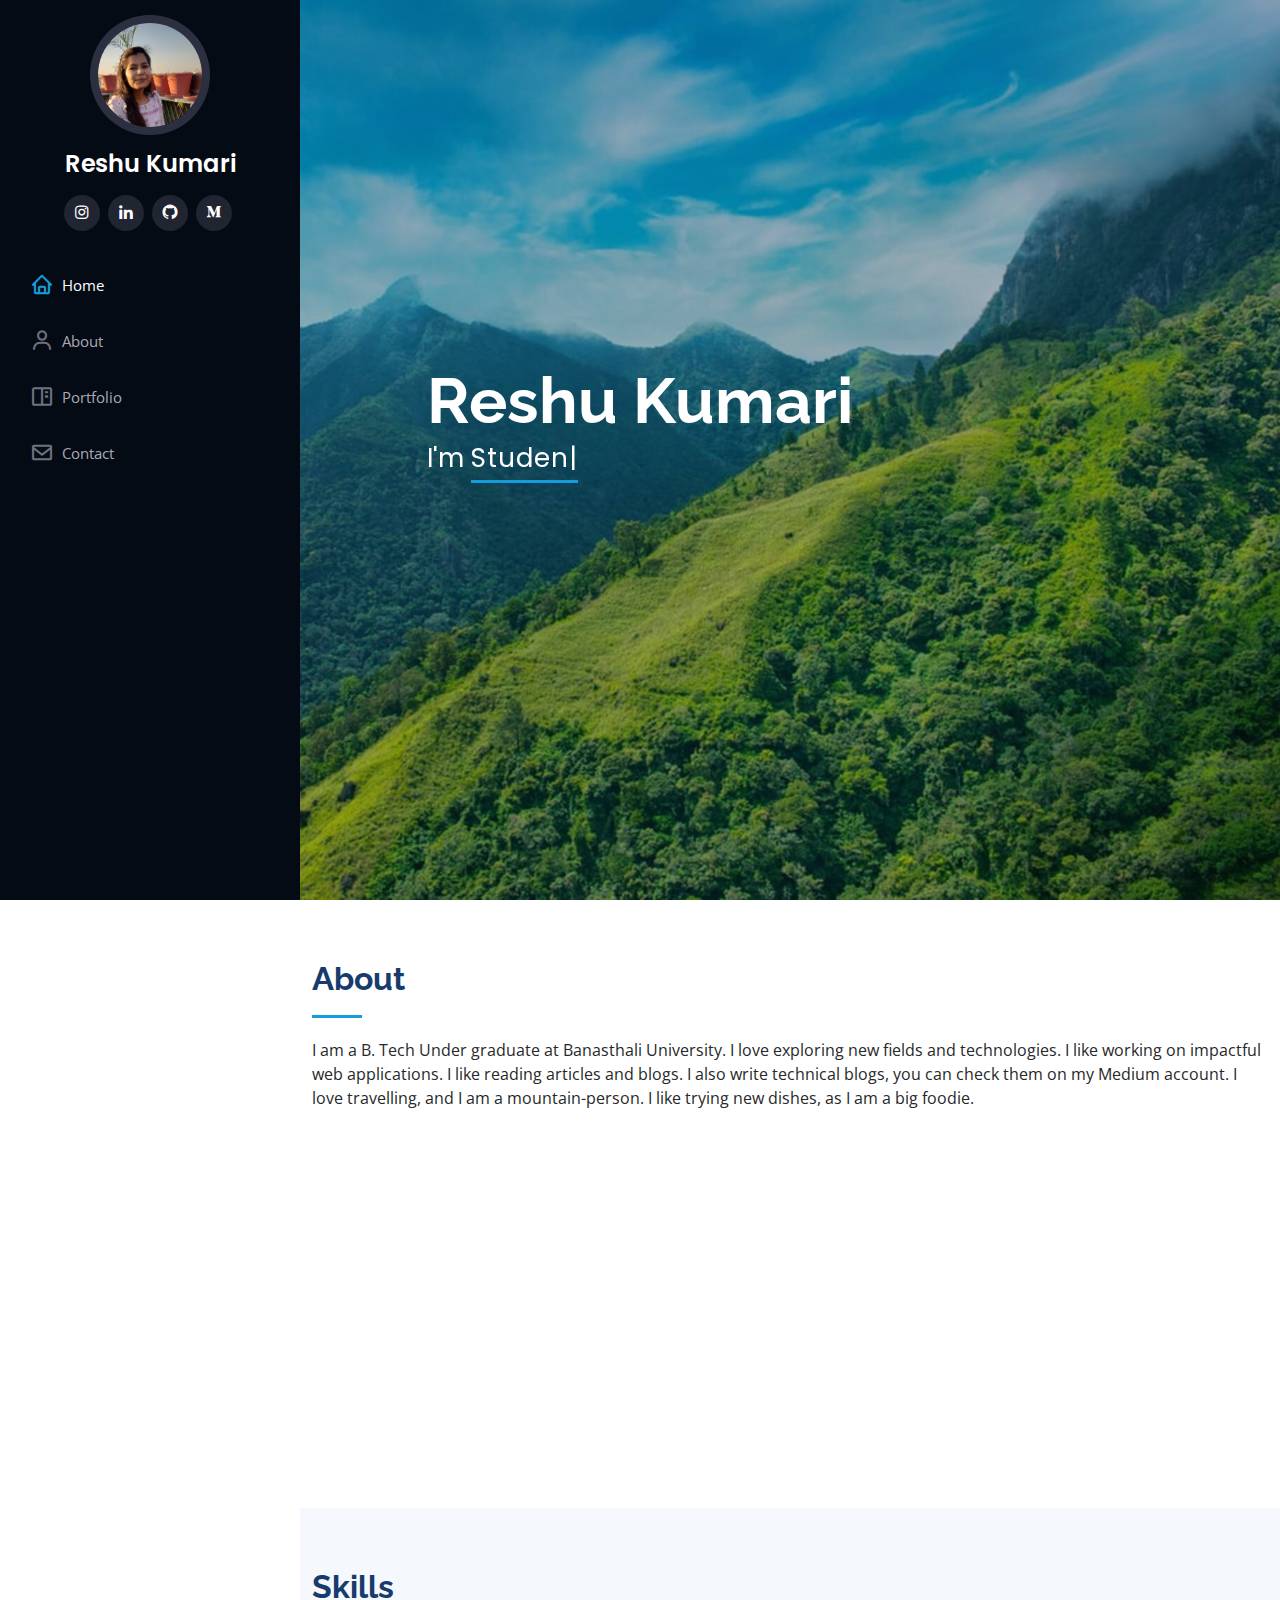
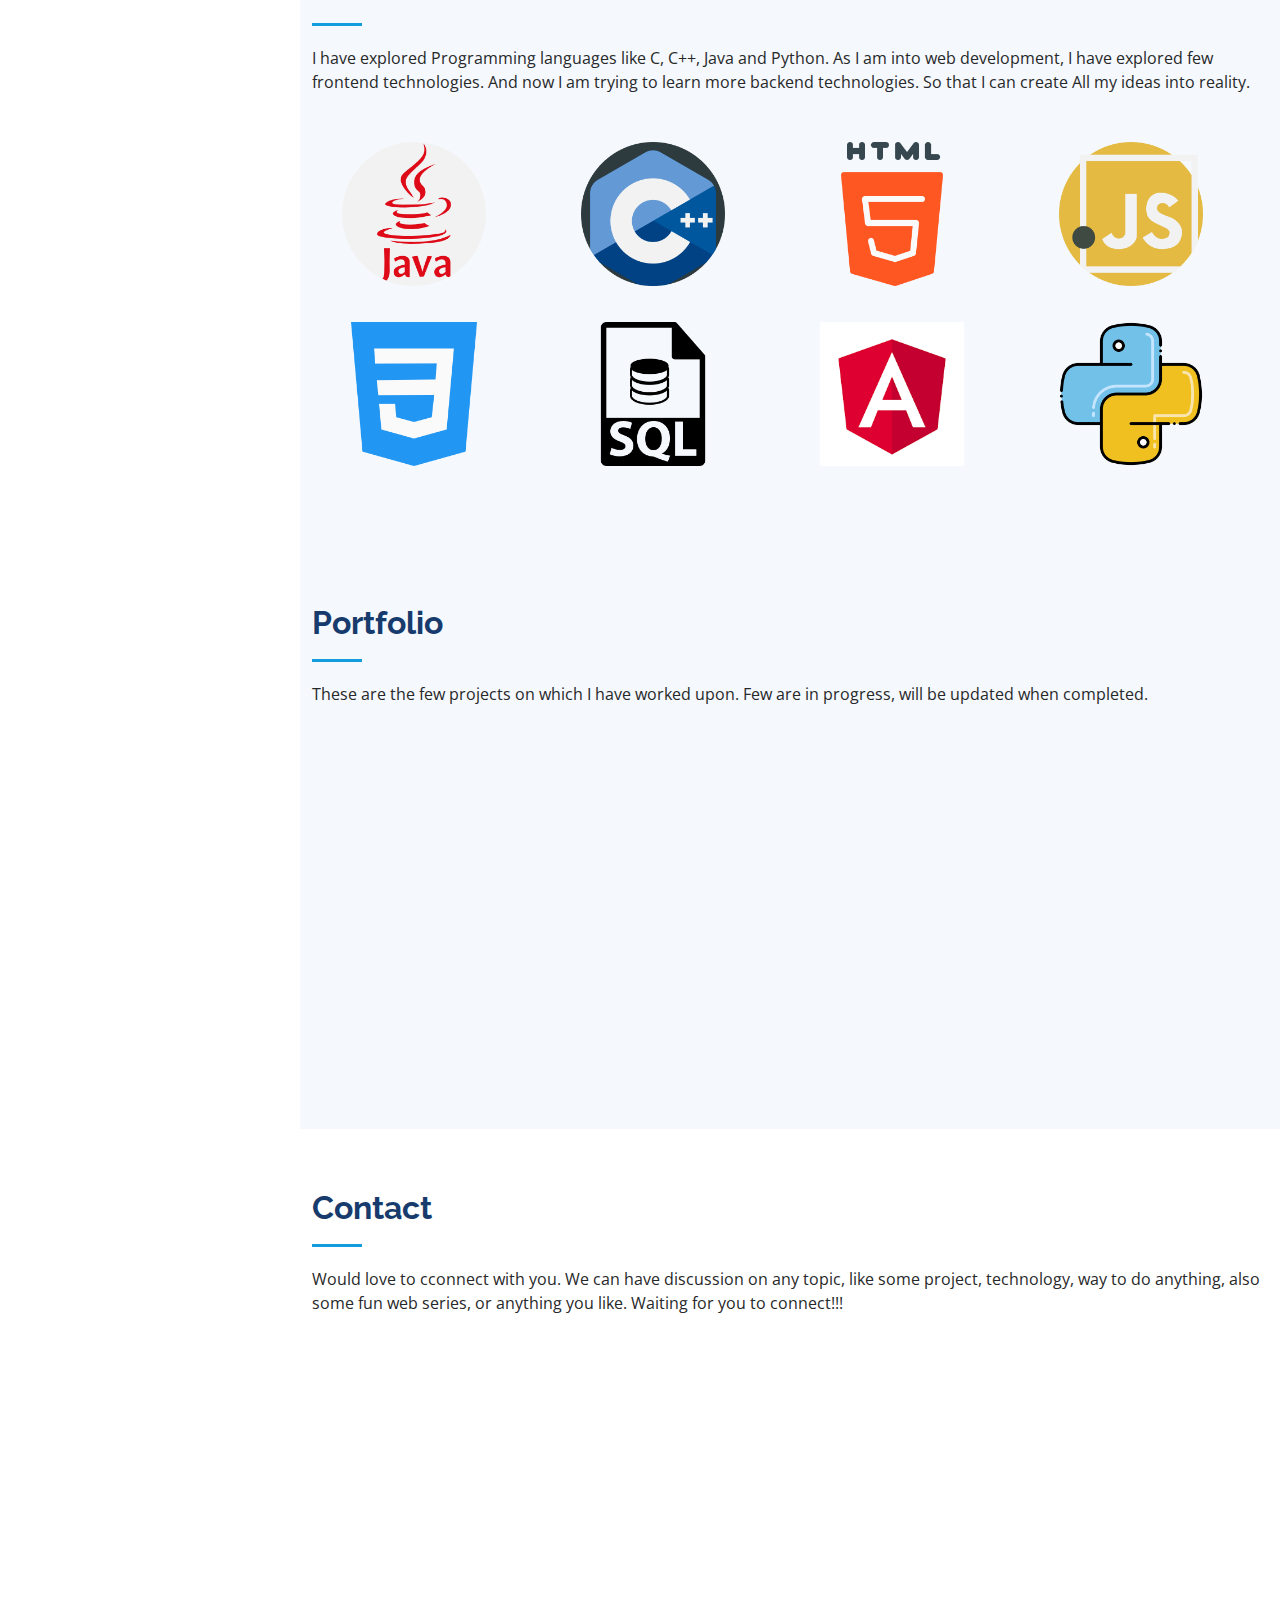
==== commit ea337fd4: "changes" ====
--- a/index.html
+++ b/index.html
@@ -90,7 +90,7 @@
           <p>I am a B. Tech Under graduate at Banasthali University. I love exploring new fields and 
             technologies. I like working on impactful web applications. I like reading articles and blogs.
             I also write technical blogs, you can check them on my Medium account. I love travelling, and 
-            I am a mountain-person. I like trying new dishes, as I am a big foody.
+            I am a mountain-person. I like trying new dishes, as I am a big foodie.
           </p>
         </div>
 
@@ -107,7 +107,7 @@
               <div class="col-lg-6">
                 <ul>
                   <!--<li><i class="bi bi-chevron-right"></i> <strong>Birthday:</strong> <span>1 May 1995</span></li>-->
-                  <li><i class="bi bi-chevron-right"></i> <strong>Website:</strong> <span>www.example.com</span></li>
+                  <li><i class="bi bi-chevron-right"></i> <strong>Website:</strong> <span>reshukumari.github.io/Reshu.github.io/</span></li>
                   <li><i class="bi bi-chevron-right"></i> <strong>City:</strong> <span>Bhilwara, Rajasthan</span></li>
                   <li><i class="bi bi-chevron-right"></i> <strong>Country:</strong> <span>India</span></li>
                 </ul>
@@ -187,7 +187,7 @@
         <div class="section-title">
           <h2>Skills</h2>
           <p>I have explored Programming languages like C, C++, Java and Python. As I am into web development,
-             I have explored few frontend technologies. And now trying to lear nore backend technologies. So that I can create All
+             I have explored few frontend technologies. And now I am trying to learn more backend technologies. So that I can create All
               my ideas into reality.
           </p>
         </div>
@@ -349,7 +349,7 @@
 
         <div class="section-title">
           <h2>Portfolio</h2>
-          <p>These are the few projects on which I hace worked upon. Few are in progress, will be updated when completed.</p>
+          <p>These are the few projects on which I have worked upon. Few are in progress, will be updated when completed.</p>
         </div>
 
         <!--<div class="row" data-aos="fade-up">
